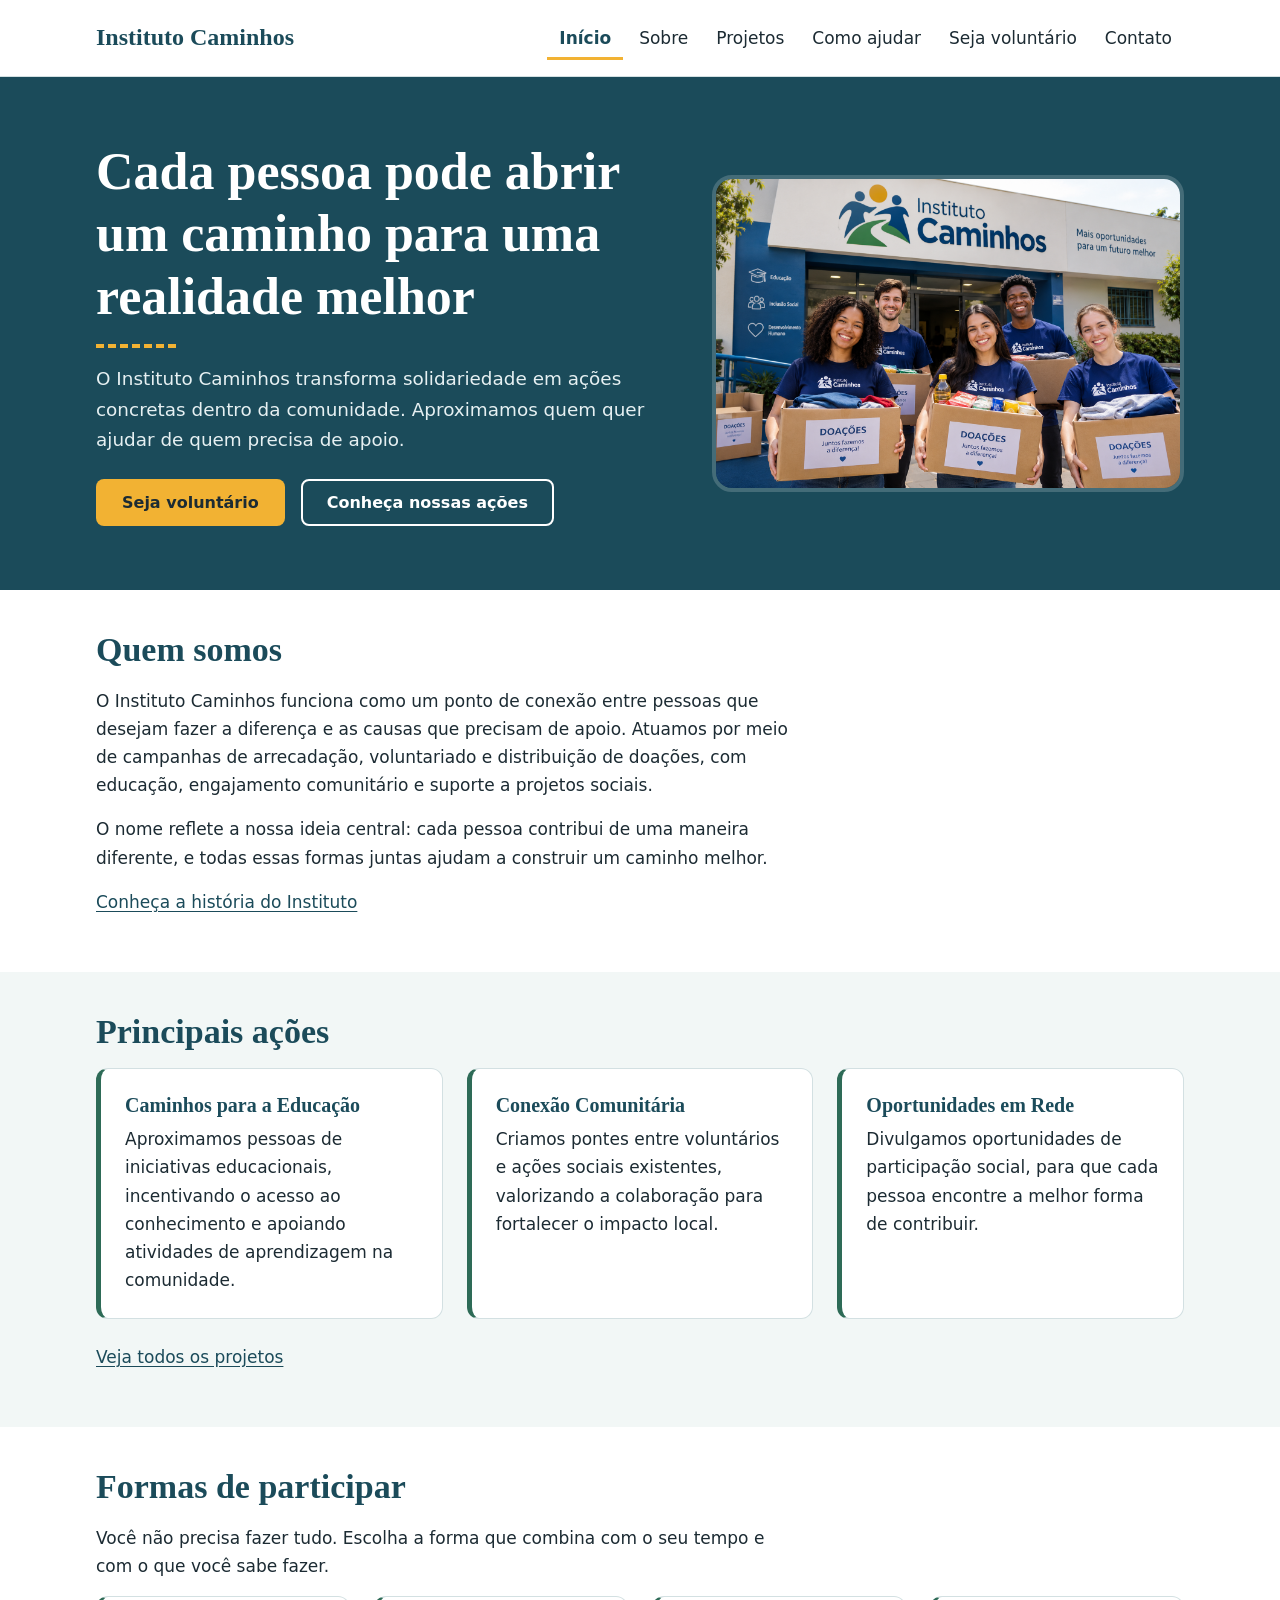
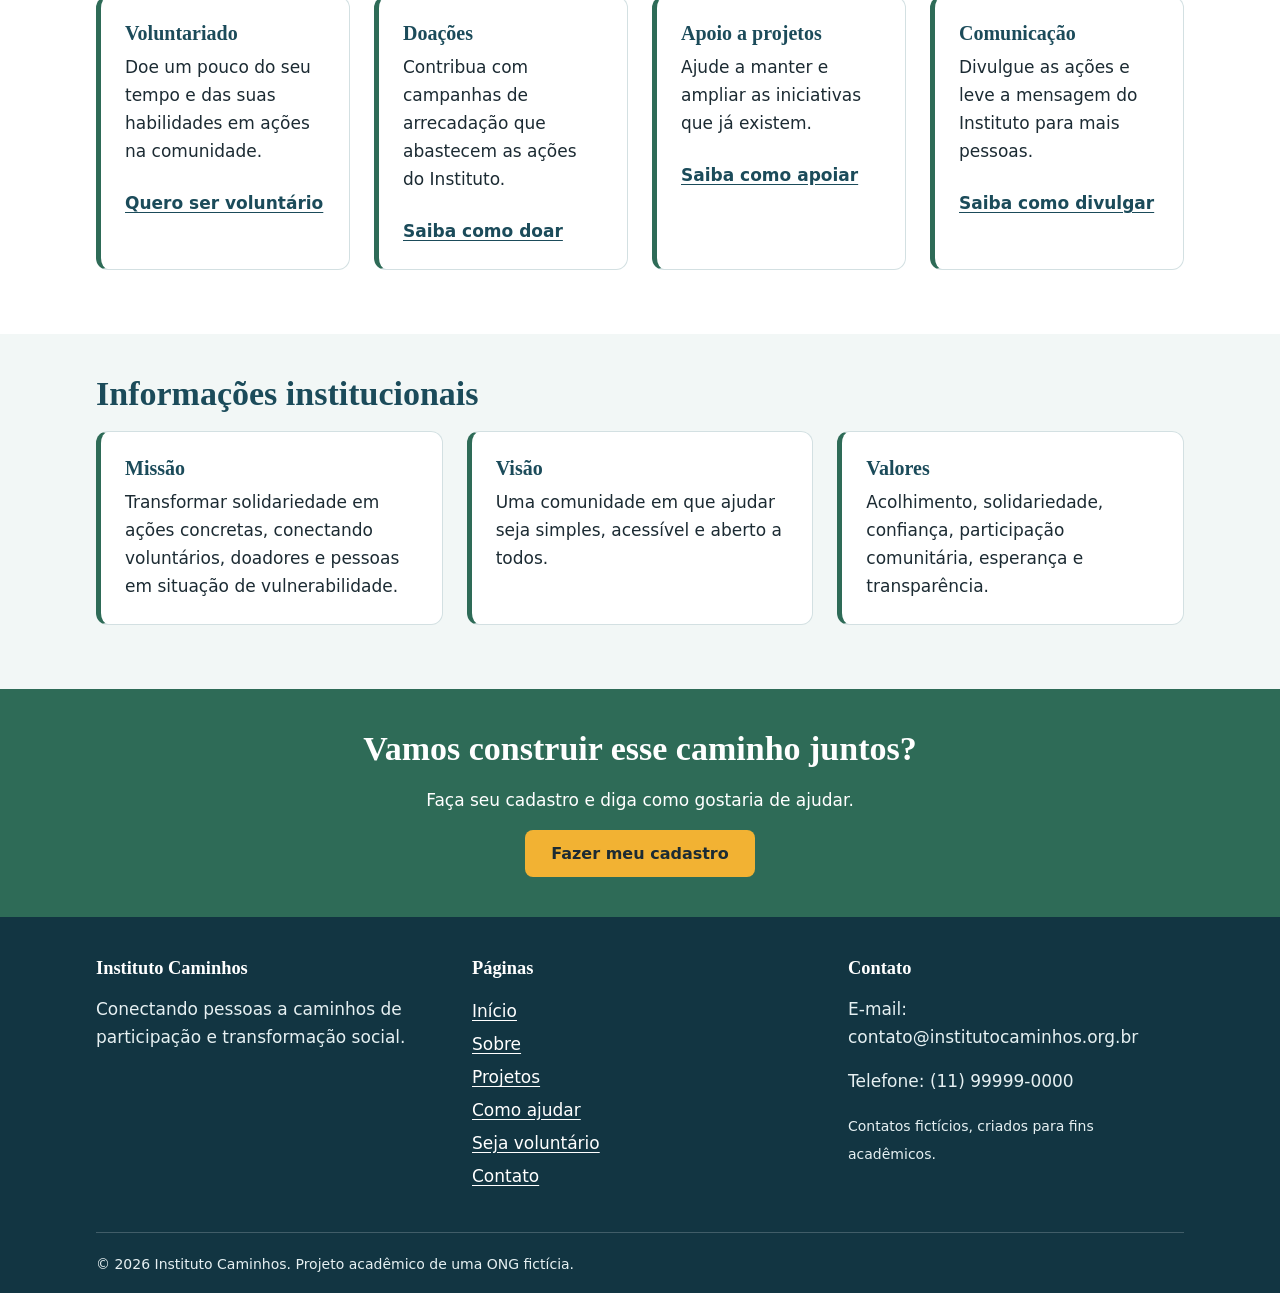
==== index.html @ 5f034713 "Etapas 1 a 4: site completo do Instituto Caminhos" ====
<!DOCTYPE html>
<html lang="pt-BR">
<head>
  <meta charset="UTF-8">
  <meta name="viewport" content="width=device-width, initial-scale=1.0">
  <meta name="description" content="Instituto Caminhos: uma ONG fictícia que transforma solidariedade em ações concretas, conectando voluntários, doadores e comunidades.">
  <title>Instituto Caminhos | Solidariedade em ação</title>
  <link rel="icon" href="data:,">
  <link rel="stylesheet" href="css/style.css">
  <script src="js/script.js" defer></script>
</head>
<body>
  <a class="skip-link" href="#conteudo">Ir para o conteúdo principal</a>

  <header class="site-header">
    <div class="container header-inner">
      <a class="brand" href="index.html">Instituto Caminhos</a>
      <button type="button" class="nav-toggle" aria-expanded="false" aria-controls="menu-principal">Menu</button>
      <nav aria-label="Navegação principal">
        <ul class="nav-list" id="menu-principal">
          <li><a href="index.html" aria-current="page">Início</a></li>
          <li><a href="sobre.html">Sobre</a></li>
          <li><a href="projetos.html">Projetos</a></li>
          <li><a href="como-ajudar.html">Como ajudar</a></li>
          <li><a href="cadastro.html">Seja voluntário</a></li>
          <li><a href="contato.html">Contato</a></li>
        </ul>
      </nav>
    </div>
  </header>

  <main id="conteudo">

    <section class="hero" aria-labelledby="titulo-hero">
      <div class="container hero-inner">
        <div class="hero-texto">
          <h1 id="titulo-hero">Cada pessoa pode abrir um caminho para uma realidade melhor</h1>
          <p>O Instituto Caminhos transforma solidariedade em ações concretas dentro da comunidade. Aproximamos quem quer ajudar de quem precisa de apoio.</p>
          <div class="botoes">
            <a class="btn btn-primario" href="cadastro.html">Seja voluntário</a>
            <a class="btn btn-secundario" href="projetos.html">Conheça nossas ações</a>
          </div>
        </div>
        <figure class="hero-imagem">
          <img src="img/fachada-instituto.png" alt="Fachada do prédio do Instituto Caminhos com voluntários sorrindo e segurando caixas de doações">
        </figure>
      </div>
    </section>

    <section class="secao" aria-labelledby="titulo-quem-somos">
      <div class="container">
        <h2 id="titulo-quem-somos">Quem somos</h2>
        <p>O Instituto Caminhos funciona como um ponto de conexão entre pessoas que desejam fazer a diferença e as causas que precisam de apoio. Atuamos por meio de campanhas de arrecadação, voluntariado e distribuição de doações, com educação, engajamento comunitário e suporte a projetos sociais.</p>
        <p>O nome reflete a nossa ideia central: cada pessoa contribui de uma maneira diferente, e todas essas formas juntas ajudam a construir um caminho melhor.</p>
        <p><a href="sobre.html">Conheça a história do Instituto</a></p>
      </div>
    </section>

    <section class="secao secao-destaque" aria-labelledby="titulo-acoes">
      <div class="container">
        <h2 id="titulo-acoes">Principais ações</h2>
        <div class="grade">
          <article class="cartao">
            <h3>Caminhos para a Educação</h3>
            <p>Aproximamos pessoas de iniciativas educacionais, incentivando o acesso ao conhecimento e apoiando atividades de aprendizagem na comunidade.</p>
          </article>
          <article class="cartao">
            <h3>Conexão Comunitária</h3>
            <p>Criamos pontes entre voluntários e ações sociais existentes, valorizando a colaboração para fortalecer o impacto local.</p>
          </article>
          <article class="cartao">
            <h3>Oportunidades em Rede</h3>
            <p>Divulgamos oportunidades de participação social, para que cada pessoa encontre a melhor forma de contribuir.</p>
          </article>
        </div>
        <p><a href="projetos.html">Veja todos os projetos</a></p>
      </div>
    </section>

    <section class="secao" aria-labelledby="titulo-participar">
      <div class="container">
        <h2 id="titulo-participar">Formas de participar</h2>
        <p>Você não precisa fazer tudo. Escolha a forma que combina com o seu tempo e com o que você sabe fazer.</p>
        <div class="grade grade-4">
          <article class="cartao">
            <h3>Voluntariado</h3>
            <p>Doe um pouco do seu tempo e das suas habilidades em ações na comunidade.</p>
            <a href="cadastro.html">Quero ser voluntário</a>
          </article>
          <article class="cartao">
            <h3>Doações</h3>
            <p>Contribua com campanhas de arrecadação que abastecem as ações do Instituto.</p>
            <a href="como-ajudar.html#doacoes">Saiba como doar</a>
          </article>
          <article class="cartao">
            <h3>Apoio a projetos</h3>
            <p>Ajude a manter e ampliar as iniciativas que já existem.</p>
            <a href="como-ajudar.html#apoio">Saiba como apoiar</a>
          </article>
          <article class="cartao">
            <h3>Comunicação</h3>
            <p>Divulgue as ações e leve a mensagem do Instituto para mais pessoas.</p>
            <a href="como-ajudar.html#divulgacao">Saiba como divulgar</a>
          </article>
        </div>
      </div>
    </section>

    <section class="secao secao-destaque" aria-labelledby="titulo-institucional">
      <div class="container">
        <h2 id="titulo-institucional">Informações institucionais</h2>
        <div class="grade">
          <article class="cartao">
            <h3>Missão</h3>
            <p>Transformar solidariedade em ações concretas, conectando voluntários, doadores e pessoas em situação de vulnerabilidade.</p>
          </article>
          <article class="cartao">
            <h3>Visão</h3>
            <p>Uma comunidade em que ajudar seja simples, acessível e aberto a todos.</p>
          </article>
          <article class="cartao">
            <h3>Valores</h3>
            <p>Acolhimento, solidariedade, confiança, participação comunitária, esperança e transparência.</p>
          </article>
        </div>
      </div>
    </section>

    <section class="secao chamada-final" aria-labelledby="titulo-chamada">
      <div class="container">
        <h2 id="titulo-chamada">Vamos construir esse caminho juntos?</h2>
        <p>Faça seu cadastro e diga como gostaria de ajudar.</p>
        <a class="btn btn-primario" href="cadastro.html">Fazer meu cadastro</a>
      </div>
    </section>

  </main>

  <footer class="site-footer">
    <div class="container footer-grid">
      <section aria-labelledby="rodape-instituto">
        <h2 id="rodape-instituto">Instituto Caminhos</h2>
        <p>Conectando pessoas a caminhos de participação e transformação social.</p>
      </section>
      <nav aria-label="Navegação do rodapé">
        <h2>Páginas</h2>
        <ul>
          <li><a href="index.html">Início</a></li>
          <li><a href="sobre.html">Sobre</a></li>
          <li><a href="projetos.html">Projetos</a></li>
          <li><a href="como-ajudar.html">Como ajudar</a></li>
          <li><a href="cadastro.html">Seja voluntário</a></li>
          <li><a href="contato.html">Contato</a></li>
        </ul>
      </nav>
      <section aria-labelledby="rodape-contato">
        <h2 id="rodape-contato">Contato</h2>
        <p>E-mail: contato@institutocaminhos.org.br</p>
        <p>Telefone: (11) 99999-0000</p>
        <p><small>Contatos fictícios, criados para fins acadêmicos.</small></p>
      </section>
    </div>
    <div class="container footer-base">
      <p><small>&copy; 2026 Instituto Caminhos. Projeto acadêmico de uma ONG fictícia.</small></p>
    </div>
  </footer>
</body>
</html>
---- css/style.css ----
/* ==========================================================
   INSTITUTO CAMINHOS - FOLHA DE ESTILOS (Etapa 2: CSS3)

   Como este arquivo está organizado:
   1. Variáveis (cores, fontes, espaçamentos)
   2. Base (reset e tipografia)
   3. Acessibilidade (skip-link, foco, sr-only)
   4. Layout (container, grade)
   5. Cabeçalho e navegação
   6. Seções da página (hero, cabeçalho de página, seções)
   7. Componentes (botões, cartões, detalhes, contato)
   8. Formulário
   9. Rodapé
   10. Responsividade (media queries)
   11. Preferência por menos movimento
   12. Componentes da Etapa 3 (usados pelo JavaScript)
   ========================================================== */


/* ==========================================================
   1. VARIÁVEIS
   Variáveis CSS (custom properties) guardam valores que se
   repetem. Se quiser mudar uma cor do site inteiro, basta
   alterar aqui.
   ========================================================== */
:root {
  /* Cores: petróleo transmite confiança, verde transmite
     acolhimento e âmbar lembra a esperança (luz do sol). */
  --petroleo: #1b4b5a;
  --petroleo-escuro: #123542;
  --verde: #2e6b57;
  --ambar: #f2b233;
  --ambar-escuro: #dd9b16;
  --fundo: #ffffff;
  --fundo-suave: #f2f7f6;
  --texto: #1c2b33;
  --texto-suave: #4a5b63;
  --borda: #d3e0e2;
  --borda-forte: #6f868d;
  --texto-claro: #e6f0f2;

  /* Fontes: só fontes do sistema, sem depender da internet. */
  --fonte-titulo: Georgia, "Times New Roman", serif;
  --fonte-texto: system-ui, -apple-system, "Segoe UI", Roboto, Arial, sans-serif;

  /* Espaçamentos */
  --espaco-1: 0.5rem;
  --espaco-2: 1rem;
  --espaco-3: 1.5rem;
  --espaco-4: 2.5rem;
  --espaco-5: 4rem;

  /* Bordas e sombras */
  --raio: 0.75rem;
  --raio-pequeno: 0.5rem;
  --sombra: 0 6px 18px rgba(18, 53, 66, 0.14);

  /* Largura máxima do conteúdo e transição padrão */
  --largura: 68rem;
  --transicao: 0.2s ease;
}


/* ==========================================================
   2. BASE
   ========================================================== */
*,
*::before,
*::after {
  box-sizing: border-box; /* padding e borda entram na largura do elemento */
}

html {
  scroll-behavior: smooth;
}

body {
  margin: 0;
  min-height: 100vh;
  display: flex;
  flex-direction: column; /* mantém o rodapé embaixo em páginas curtas */
  font-family: var(--fonte-texto);
  font-size: 1.0625rem;
  line-height: 1.65;
  color: var(--texto);
  background: var(--fundo);
}

main {
  flex: 1;
}

img {
  display: block;
  max-width: 100%;
  height: auto;
}

h1,
h2,
h3 {
  font-family: var(--fonte-titulo);
  line-height: 1.2;
  color: var(--petroleo);
  margin: 0 0 var(--espaco-2);
}

h1 {
  font-size: clamp(2rem, 1.2rem + 3vw, 3.25rem);
}

h2 {
  font-size: clamp(1.5rem, 1.1rem + 1.5vw, 2.125rem);
}

h3 {
  font-size: 1.25rem;
}

p {
  margin: 0 0 var(--espaco-2);
  max-width: 65ch; /* linhas de texto confortáveis de ler */
}

a {
  color: var(--petroleo);
  text-underline-offset: 0.2em;
  transition: color var(--transicao);
}

a:hover {
  color: var(--verde);
}

ul {
  margin: 0 0 var(--espaco-2);
  padding-left: 1.25rem;
}

small {
  font-size: 0.875rem;
  color: var(--texto-suave);
}


/* ==========================================================
   3. ACESSIBILIDADE
   ========================================================== */

/* Link "Ir para o conteúdo": fica escondido até receber o foco
   do teclado (tecla Tab). */
.skip-link {
  position: absolute;
  left: var(--espaco-1);
  top: -4rem;
  z-index: 10;
  padding: 0.6rem 1rem;
  background: var(--petroleo-escuro);
  color: #ffffff;
  border-radius: var(--raio-pequeno);
}

.skip-link:focus {
  top: var(--espaco-1);
}

/* Texto visível só para leitores de tela */
.sr-only {
  position: absolute;
  width: 1px;
  height: 1px;
  padding: 0;
  margin: -1px;
  overflow: hidden;
  clip: rect(0, 0, 0, 0);
  white-space: nowrap;
  border: 0;
}

/* Foco visível para quem navega pelo teclado */
:focus-visible {
  outline: 3px solid var(--petroleo);
  outline-offset: 3px;
}

/* Em fundos escuros, o contorno de foco muda para âmbar */
.hero :focus-visible,
.cabecalho-pagina :focus-visible,
.chamada-final :focus-visible,
.site-footer :focus-visible {
  outline-color: var(--ambar);
}


/* ==========================================================
   4. LAYOUT
   ========================================================== */
.container {
  width: min(100% - 2rem, var(--largura));
  margin-inline: auto;
}

/* Versão mais estreita, usada no formulário */
.container-estreito {
  width: min(100% - 2rem, 40rem);
}

/* Grade responsiva com CSS Grid: as colunas se ajustam sozinhas
   conforme o espaço disponível. */
.grade {
  display: grid;
  grid-template-columns: repeat(auto-fit, minmax(16rem, 1fr));
  gap: var(--espaco-3);
  margin-bottom: var(--espaco-3);
}

.grade-4 {
  grid-template-columns: repeat(auto-fit, minmax(13rem, 1fr));
}


/* ==========================================================
   5. CABEÇALHO E NAVEGAÇÃO
   ========================================================== */
.site-header {
  background: var(--fundo);
  border-bottom: 1px solid var(--borda);
}

.header-inner {
  display: flex;               /* Flexbox: marca à esquerda, menu à direita */
  flex-wrap: wrap;
  align-items: center;
  justify-content: space-between;
  gap: var(--espaco-1) var(--espaco-3);
  padding-block: var(--espaco-2);
}

.brand {
  font-family: var(--fonte-titulo);
  font-size: 1.5rem;
  font-weight: 700;
  color: var(--petroleo);
  text-decoration: none;
}

.nav-list {
  display: flex;
  flex-wrap: wrap;
  gap: 0.25rem;
  margin: 0;
  padding: 0;
  list-style: none;
}

.nav-list a {
  display: block;
  padding: 0.5rem 0.75rem;
  border-radius: var(--raio-pequeno);
  color: var(--texto);
  text-decoration: none;
  transition: background-color var(--transicao), color var(--transicao);
}

.nav-list a:hover {
  background: var(--fundo-suave);
  color: var(--petroleo);
}

/* Página atual: marcada com uma linha âmbar embaixo */
.nav-list a[aria-current="page"] {
  font-weight: 700;
  color: var(--petroleo);
  box-shadow: inset 0 -3px 0 var(--ambar);
  border-radius: 0;
}


/* ==========================================================
   6. SEÇÕES DA PÁGINA
   ========================================================== */

/* --- Hero (seção principal da página inicial) --- */
.hero {
  background: var(--petroleo);
  color: var(--texto-claro);
  padding-block: var(--espaco-5);
}

.hero-inner {
  display: grid;
  grid-template-columns: 1.1fr 0.9fr;
  gap: var(--espaco-4);
  align-items: center;
}

.hero h1 {
  color: #ffffff;
}

/* Detalhe da identidade: uma linha tracejada, como um "caminho" */
.hero h1::after,
.cabecalho-pagina h1::after {
  content: "";
  display: block;
  width: 5rem;
  margin-top: var(--espaco-2);
  border-top: 4px dashed var(--ambar);
}

.hero p {
  font-size: 1.15rem;
}

.hero-imagem {
  margin: 0;
}

.hero-imagem img {
  width: 100%;
  max-height: 26rem;
  object-fit: cover;
  border-radius: 1.25rem;
  border: 4px solid rgba(255, 255, 255, 0.18);
}

.botoes {
  display: flex;
  flex-wrap: wrap;
  gap: var(--espaco-2);
  margin-top: var(--espaco-3);
}

/* --- Cabeçalho das páginas internas --- */
.cabecalho-pagina {
  background: var(--petroleo-escuro);
  color: var(--texto-claro);
  padding-block: var(--espaco-4);
}

.cabecalho-pagina h1 {
  color: #ffffff;
}

.cabecalho-pagina p {
  margin-bottom: 0;
  font-size: 1.125rem;
}

/* --- Seções comuns --- */
.secao {
  padding-block: var(--espaco-4);
}

.secao-destaque {
  background: var(--fundo-suave);
}

/* --- Chamada final para ação --- */
.chamada-final {
  background: var(--verde);
  color: #ffffff;
  text-align: center;
}

.chamada-final h2 {
  color: #ffffff;
}

.chamada-final p {
  margin-inline: auto;
  color: #ffffff;
}

.chamada-final a:not(.btn) {
  color: #ffffff;
}


/* ==========================================================
   7. COMPONENTES
   ========================================================== */

/* --- Botões --- */
.btn,
button {
  display: inline-block;
  padding: 0.75rem 1.5rem;
  border: 2px solid transparent;
  border-radius: var(--raio-pequeno);
  font-family: inherit;
  font-size: 1rem;
  font-weight: 700;
  line-height: 1.2;
  text-align: center;
  text-decoration: none;
  cursor: pointer;
  transition: background-color var(--transicao), color var(--transicao),
    border-color var(--transicao), transform var(--transicao);
}

.btn:active,
button:active {
  transform: translateY(1px);
}

.btn-primario,
button[type="submit"] {
  background: var(--ambar);
  color: var(--texto);
}

.btn-primario:hover,
button[type="submit"]:hover {
  background: var(--ambar-escuro);
  color: var(--texto);
}

/* Botão secundário: usado sobre fundo escuro (hero) */
.btn-secundario {
  border-color: #ffffff;
  color: #ffffff;
}

.btn-secundario:hover {
  background: #ffffff;
  color: var(--petroleo);
}

/* --- Cartões --- */
.cartao {
  background: var(--fundo);
  border: 1px solid var(--borda);
  border-left: 5px solid var(--verde);
  border-radius: var(--raio);
  padding: var(--espaco-3);
  transition: box-shadow var(--transicao), transform var(--transicao);
}

.cartao:hover {
  box-shadow: var(--sombra);
  transform: translateY(-3px);
}

.cartao h3 {
  margin-bottom: var(--espaco-1);
}

.cartao p:last-child,
.cartao ul:last-child {
  margin-bottom: 0;
}

.cartao > a {
  display: inline-block;
  margin-top: var(--espaco-1);
  font-weight: 600;
}

/* --- Perguntas frequentes (details/summary) --- */
details {
  background: var(--fundo);
  border: 1px solid var(--borda);
  border-radius: var(--raio-pequeno);
  padding: 0 var(--espaco-2);
  margin-bottom: var(--espaco-1);
}

summary {
  padding: var(--espaco-2) 0;
  font-weight: 600;
  color: var(--petroleo);
  cursor: pointer;
}

details[open] summary {
  border-bottom: 1px solid var(--borda);
  margin-bottom: var(--espaco-2);
}

/* --- Lista de contatos --- */
.lista-contato {
  list-style: none;
  padding: 0;
  max-width: 32rem;
  overflow-wrap: anywhere;
}

.lista-contato li {
  padding: 0.75rem 0;
  border-bottom: 1px solid var(--borda);
}


/* ==========================================================
   8. FORMULÁRIO
   ========================================================== */
fieldset {
  margin: 0 0 var(--espaco-3);
  padding: var(--espaco-3);
  border: 1px solid var(--borda);
  border-radius: var(--raio);
}

legend {
  padding-inline: var(--espaco-1);
  font-family: var(--fonte-titulo);
  font-size: 1.2rem;
  font-weight: 700;
  color: var(--petroleo);
}

.campo {
  margin-bottom: var(--espaco-3);
}

.campo:last-child {
  margin-bottom: 0;
}

label {
  display: block;
  margin-bottom: 0.35rem;
  font-weight: 600;
}

input,
select,
textarea {
  display: block;
  width: 100%;
  padding: 0.7rem 0.85rem;
  border: 2px solid var(--borda-forte);
  border-radius: var(--raio-pequeno);
  font-family: inherit;
  font-size: 1rem;
  color: var(--texto);
  background: var(--fundo);
  transition: border-color var(--transicao), box-shadow var(--transicao);
}

textarea {
  resize: vertical;
}

input:hover,
select:hover,
textarea:hover {
  border-color: var(--petroleo);
}

input:focus,
select:focus,
textarea:focus {
  border-color: var(--petroleo);
  outline: 3px solid var(--ambar);
  outline-offset: 1px;
}

.campo small {
  display: block;
  margin-top: 0.3rem;
}

/* Mensagem de feedback (será usada pelo JavaScript na Etapa 3).
   Enquanto estiver vazia, não ocupa espaço. */
#feedback-formulario:empty {
  display: none;
}


/* ==========================================================
   9. RODAPÉ
   ========================================================== */
.site-footer {
  background: var(--petroleo-escuro);
  color: var(--texto-claro);
  padding-top: var(--espaco-4);
  overflow-wrap: anywhere; /* permite quebrar o e-mail longo em telas estreitas */
}

.site-footer h2 {
  font-size: 1.15rem;
  color: #ffffff;
}

.site-footer small {
  color: var(--texto-claro);
}

.site-footer a {
  color: #ffffff;
}

.site-footer a:hover {
  color: var(--ambar);
}

.site-footer ul {
  margin: 0;
  padding: 0;
  list-style: none;
}

.site-footer li {
  padding-block: 0.15rem;
}

.footer-grid {
  display: grid;
  grid-template-columns: repeat(auto-fit, minmax(14rem, 1fr));
  gap: var(--espaco-4);
}

.footer-base {
  margin-top: var(--espaco-4);
  padding-block: var(--espaco-2);
  border-top: 1px solid rgba(255, 255, 255, 0.2);
}

.footer-base p {
  margin: 0;
  max-width: none;
}


/* ==========================================================
   10. RESPONSIVIDADE (media queries)
   Abordagem "desktop primeiro": os ajustes abaixo valem para
   telas menores que o valor indicado.
   ========================================================== */

/* Tablet e telas menores */
@media (max-width: 56rem) {
  .hero-inner {
    grid-template-columns: 1fr; /* texto em cima, imagem embaixo */
  }

  .hero {
    padding-block: var(--espaco-4);
  }
}

/* Celular */
@media (max-width: 40rem) {
  body {
    font-size: 1rem;
  }

  .header-inner {
    flex-direction: column;
    align-items: flex-start;
  }

  .nav-list a {
    padding: 0.45rem 0.6rem;
  }

  .secao {
    padding-block: var(--espaco-3);
  }

  .cabecalho-pagina {
    padding-block: var(--espaco-3);
  }

  fieldset {
    padding: var(--espaco-2);
  }

  .botoes .btn {
    flex: 1 1 100%; /* botões ocupam a largura toda */
  }

  .hero-imagem img {
    max-height: 18rem;
  }
}


/* ==========================================================
   11. PREFERÊNCIA POR MENOS MOVIMENTO
   Quem configura o sistema para reduzir animações não verá
   as transições nem a rolagem suave.
   ========================================================== */
@media (prefers-reduced-motion: reduce) {
  html {
    scroll-behavior: auto;
  }

  *,
  *::before,
  *::after {
    transition: none !important;
  }
}


/* ==========================================================
   12. COMPONENTES DA ETAPA 3 (usados pelo JavaScript)
   ========================================================== */

/* --- Botão do menu mobile ---
   Fica escondido por padrão. Só aparece no celular e somente
   quando o JavaScript está ativo (classe "js" no <html>). */
.nav-toggle {
  display: none;
  background: var(--fundo);
  border-color: var(--petroleo);
  color: var(--petroleo);
  padding: 0.5rem 1rem;
}

.nav-toggle:hover {
  background: var(--fundo-suave);
}

@media (max-width: 40rem) {
  .js .header-inner {
    flex-direction: row;
    align-items: center;
  }

  .js .nav-toggle {
    display: inline-block;
  }

  .js .header-inner nav {
    flex-basis: 100%;
  }

  /* Menu fechado por padrão; a classe "aberto" é colocada pelo JS */
  .js .nav-list {
    display: none;
    flex-direction: column;
  }

  .js .nav-list.aberto {
    display: flex;
  }
}

/* --- Mensagens de erro do formulário --- */
.campo .erro {
  color: #a4161a;
  font-weight: 600;
}

.campo-invalido input,
.campo-invalido select,
.campo-invalido textarea {
  border-color: #a4161a;
}

/* --- Feedback geral do formulário --- */
.feedback {
  padding: var(--espaco-2);
  margin-bottom: var(--espaco-3);
  border-radius: var(--raio-pequeno);
  border-left: 5px solid;
  font-weight: 600;
  max-width: none;
}

.feedback-sucesso {
  background: #e4f3ec;
  border-color: var(--verde);
  color: #17402f;
}

.feedback-erro {
  background: #fdeaea;
  border-color: #a4161a;
  color: #6e0d10;
}

/* --- Filtro de projetos --- */
.filtros {
  display: flex;
  flex-wrap: wrap;
  gap: var(--espaco-1);
  margin-bottom: var(--espaco-2);
}

.filtros:empty,
.status-filtro:empty {
  display: none;
}

.filtro-btn {
  padding: 0.5rem 1.1rem;
  border-color: var(--petroleo);
  border-radius: 999px;
  background: var(--fundo);
  color: var(--petroleo);
}

.filtro-btn:hover {
  background: var(--fundo-suave);
}

.filtro-btn[aria-pressed="true"] {
  background: var(--petroleo);
  color: #ffffff;
}

.status-filtro {
  color: var(--texto-suave);
  font-size: 0.95rem;
}

.projeto[hidden] {
  display: none;
}
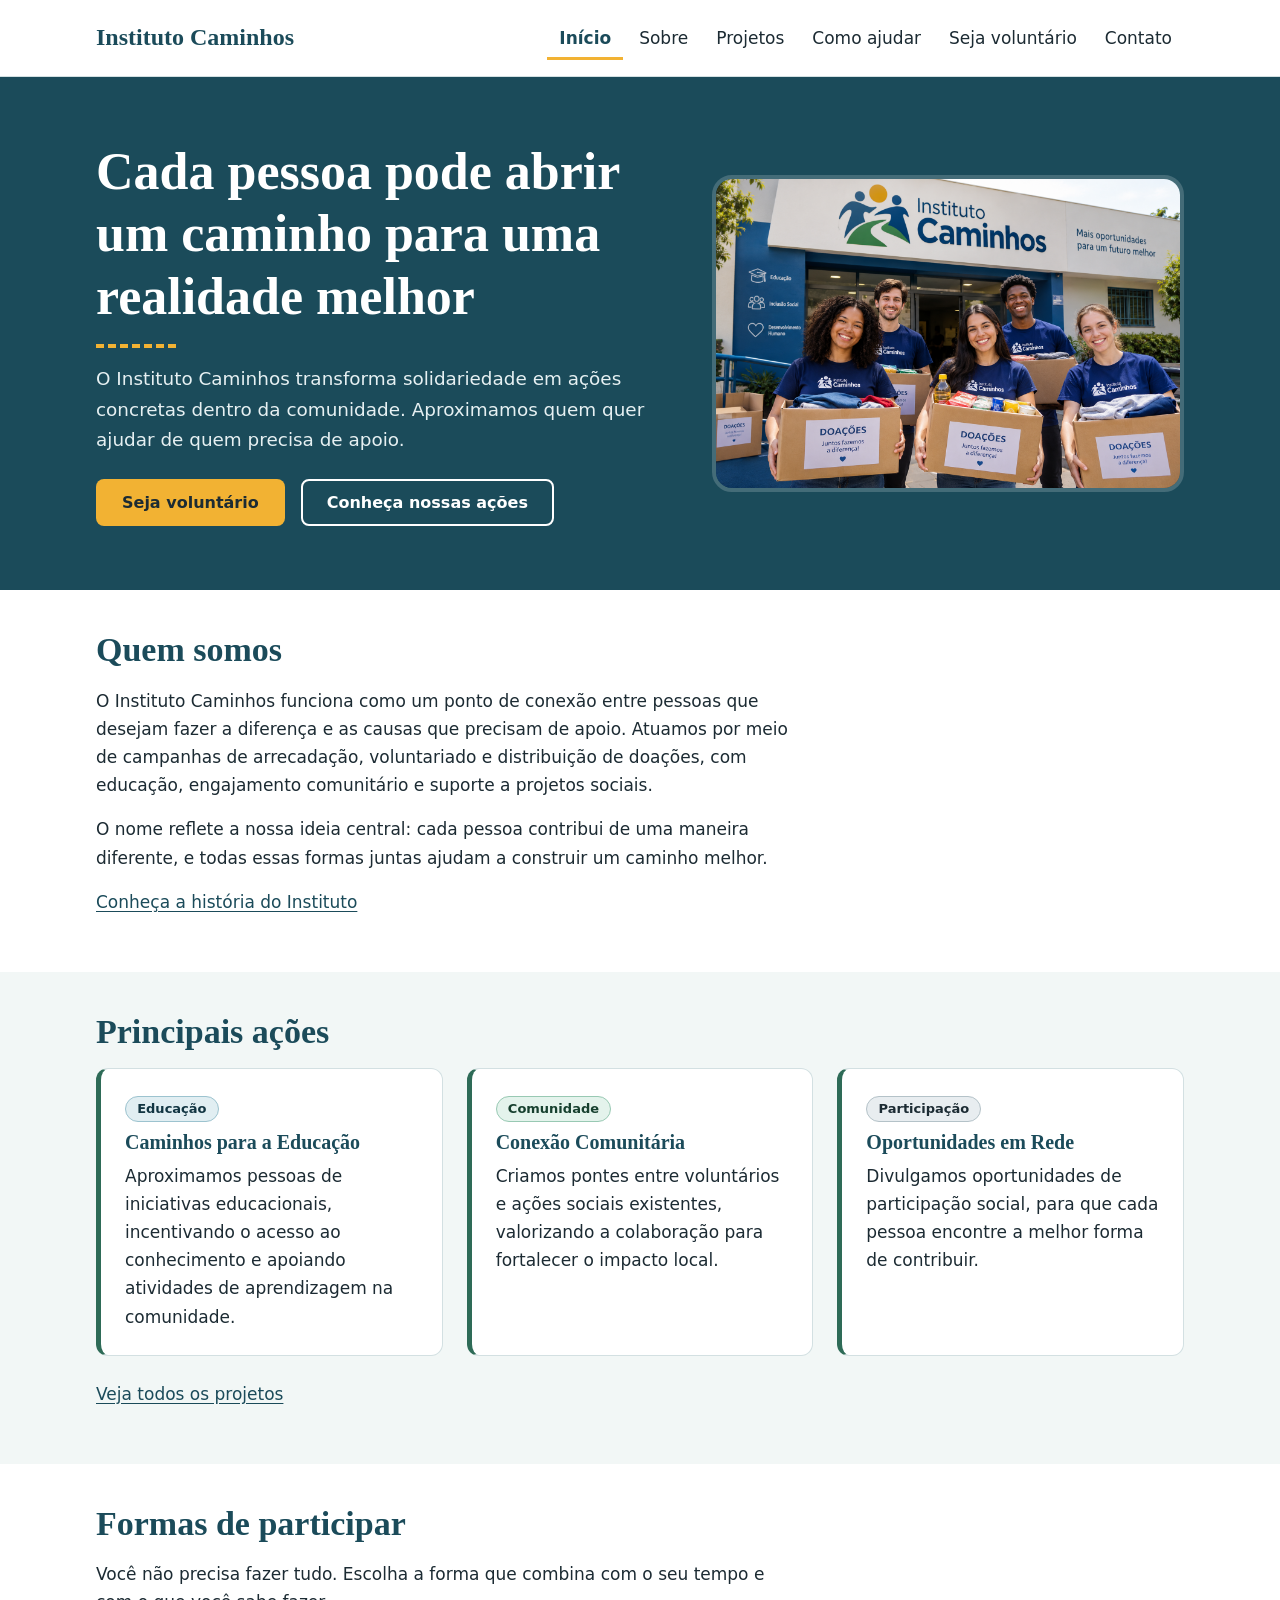
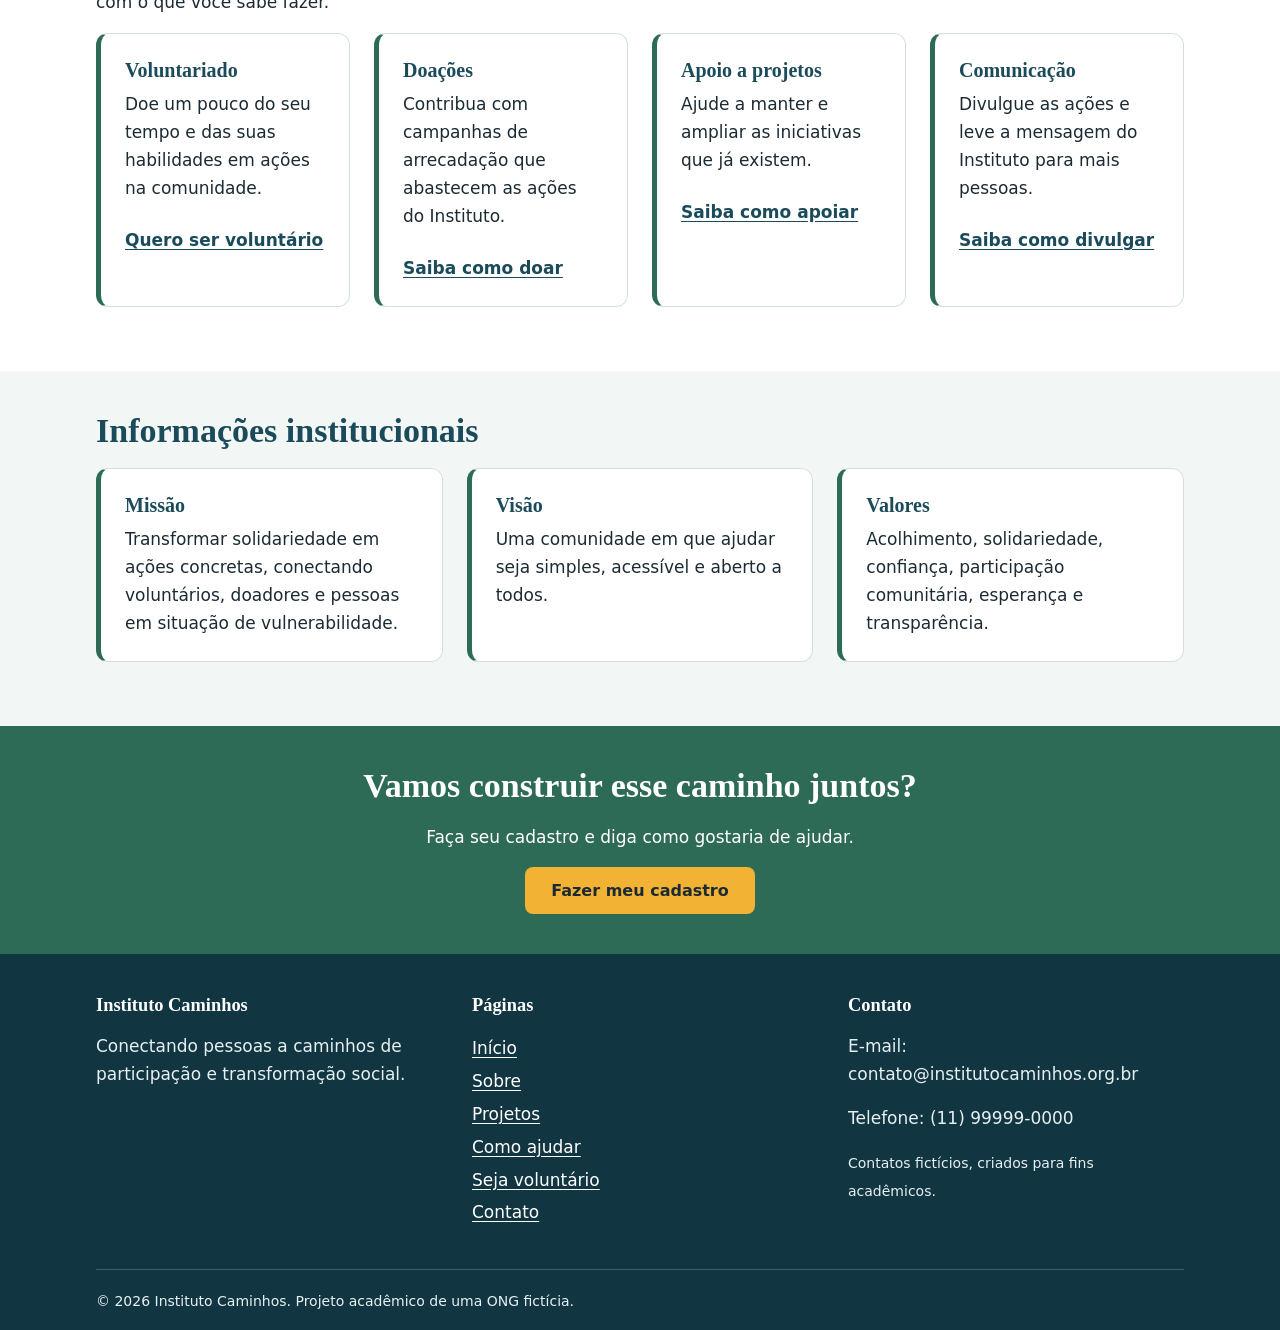
==== commit 5c946fda: "Adiciona componentes de feedback: badges, alertas, toast e modal" ====
--- a/index.html
+++ b/index.html
@@ -61,14 +61,17 @@
         <h2 id="titulo-acoes">Principais ações</h2>
         <div class="grade">
           <article class="cartao">
+            <span class="badge badge-educacao">Educação</span>
             <h3>Caminhos para a Educação</h3>
             <p>Aproximamos pessoas de iniciativas educacionais, incentivando o acesso ao conhecimento e apoiando atividades de aprendizagem na comunidade.</p>
           </article>
           <article class="cartao">
+            <span class="badge badge-comunidade">Comunidade</span>
             <h3>Conexão Comunitária</h3>
             <p>Criamos pontes entre voluntários e ações sociais existentes, valorizando a colaboração para fortalecer o impacto local.</p>
           </article>
           <article class="cartao">
+            <span class="badge badge-participacao">Participação</span>
             <h3>Oportunidades em Rede</h3>
             <p>Divulgamos oportunidades de participação social, para que cada pessoa encontre a melhor forma de contribuir.</p>
           </article>
@@ -165,4 +168,4 @@
     </div>
   </footer>
 </body>
-</html>
+</html>
--- a/css/style.css
+++ b/css/style.css
@@ -14,6 +14,7 @@
    10. Responsividade (media queries)
    11. Preferência por menos movimento
    12. Componentes da Etapa 3 (usados pelo JavaScript)
+   13. Componentes de feedback: badges, alertas, toast e modal
    ========================================================== */
 
 
@@ -752,28 +753,6 @@
   border-color: #a4161a;
 }
 
-/* --- Feedback geral do formulário --- */
-.feedback {
-  padding: var(--espaco-2);
-  margin-bottom: var(--espaco-3);
-  border-radius: var(--raio-pequeno);
-  border-left: 5px solid;
-  font-weight: 600;
-  max-width: none;
-}
-
-.feedback-sucesso {
-  background: #e4f3ec;
-  border-color: var(--verde);
-  color: #17402f;
-}
-
-.feedback-erro {
-  background: #fdeaea;
-  border-color: #a4161a;
-  color: #6e0d10;
-}
-
 /* --- Filtro de projetos --- */
 .filtros {
   display: flex;
@@ -812,3 +791,199 @@
 .projeto[hidden] {
   display: none;
 }
+
+
+/* ==========================================================
+   13. COMPONENTES DE FEEDBACK
+   Grupo de estilos reutilizável, na paleta do Instituto.
+   Como usar (resumo, detalhes no README):
+   - Badge:  <span class="badge badge-educacao">Educação</span>
+   - Alerta: <div class="alerta alerta-info" role="note">...</div>
+             variações: alerta-info, alerta-sucesso, alerta-aviso, alerta-erro
+   - Toast:  criado pelo JavaScript com mostrarToast(texto, tipo)
+   - Modal:  <dialog> aberto com showModal()
+   ========================================================== */
+
+/* --- Badges (etiquetas de categoria) --- */
+.badge {
+  display: inline-block;
+  margin-bottom: var(--espaco-1);
+  padding: 0.15rem 0.7rem;
+  border: 1px solid;
+  border-radius: 999px;
+  font-size: 0.8125rem;
+  font-weight: 700;
+  line-height: 1.5;
+}
+
+.badge-educacao {
+  background: #e1eef2;
+  border-color: #9cc3cf;
+  color: var(--petroleo-escuro);
+}
+
+.badge-comunidade {
+  background: #e4f3ec;
+  border-color: #98c9b3;
+  color: #17402f;
+}
+
+.badge-participacao {
+  background: #e8edf0;
+  border-color: #b4c2c8;
+  color: var(--texto);
+}
+
+.badge-doacoes {
+  background: #fdf1d3;
+  border-color: #e3c273;
+  color: #5c3d00;
+}
+
+/* --- Alertas (caixas de aviso) --- */
+.alerta {
+  margin: 0 0 var(--espaco-3);
+  padding: var(--espaco-2);
+  border-left: 5px solid;
+  border-radius: var(--raio-pequeno);
+  max-width: none;
+}
+
+.alerta p {
+  margin: 0;
+  max-width: none;
+}
+
+.alerta-info {
+  background: #e6f1f4;
+  border-color: var(--petroleo);
+  color: var(--petroleo-escuro);
+}
+
+.alerta-sucesso {
+  background: #e4f3ec;
+  border-color: var(--verde);
+  color: #17402f;
+}
+
+.alerta-aviso {
+  background: #fdf3d9;
+  border-color: var(--ambar-escuro);
+  color: #5c3d00;
+}
+
+.alerta-erro {
+  background: #fdeaea;
+  border-color: #a4161a;
+  color: #6e0d10;
+}
+
+/* --- Toast (notificação que aparece e some sozinha) --- */
+.toast-area {
+  position: fixed;
+  right: var(--espaco-2);
+  bottom: var(--espaco-2);
+  z-index: 20;
+  display: flex;
+  flex-direction: column;
+  gap: var(--espaco-1);
+  width: min(22rem, calc(100vw - 2rem));
+}
+
+.toast {
+  display: flex;
+  align-items: flex-start;
+  gap: var(--espaco-1);
+  padding: 0.85rem 1rem;
+  border: 1px solid var(--borda);
+  border-left: 5px solid var(--verde);
+  border-radius: var(--raio-pequeno);
+  background: #ffffff; /* fundo claro: aparece bem sobre a página e sobre o rodapé escuro */
+  color: var(--texto);
+  box-shadow: 0 8px 24px rgba(18, 53, 66, 0.3);
+  animation: toast-entrada 0.25s ease;
+}
+
+.toast-erro {
+  border-left-color: #a4161a;
+}
+
+.toast p {
+  flex: 1;
+  margin: 0;
+  font-size: 0.95rem;
+  line-height: 1.45;
+}
+
+.toast-fechar {
+  padding: 0 0.4rem;
+  border: 0;
+  background: transparent;
+  color: var(--petroleo);
+  font-size: 1.5rem;
+  line-height: 1;
+}
+
+.toast-fechar:hover {
+  background: var(--fundo-suave);
+}
+
+@keyframes toast-entrada {
+  from {
+    opacity: 0;
+    transform: translateY(0.75rem);
+  }
+  to {
+    opacity: 1;
+    transform: translateY(0);
+  }
+}
+
+/* --- Modal (elemento <dialog>) --- */
+dialog {
+  width: min(28rem, calc(100% - 2rem));
+  padding: var(--espaco-3);
+  border: 0;
+  border-radius: var(--raio);
+  background: var(--fundo);
+  color: var(--texto);
+  box-shadow: 0 12px 40px rgba(18, 53, 66, 0.35);
+}
+
+dialog::backdrop {
+  background: rgba(18, 53, 66, 0.65);
+}
+
+dialog h2 {
+  font-size: 1.5rem;
+}
+
+.modal-botoes {
+  display: flex;
+  flex-wrap: wrap;
+  justify-content: flex-end;
+  gap: var(--espaco-1);
+  margin-top: var(--espaco-3);
+}
+
+.btn-contorno {
+  border-color: var(--petroleo);
+  background: var(--fundo);
+  color: var(--petroleo);
+}
+
+.btn-contorno:hover {
+  background: var(--fundo-suave);
+}
+
+@media (max-width: 40rem) {
+  .modal-botoes button {
+    flex: 1 1 100%;
+  }
+}
+
+@media (prefers-reduced-motion: reduce) {
+  .toast {
+    animation: none;
+  }
+}
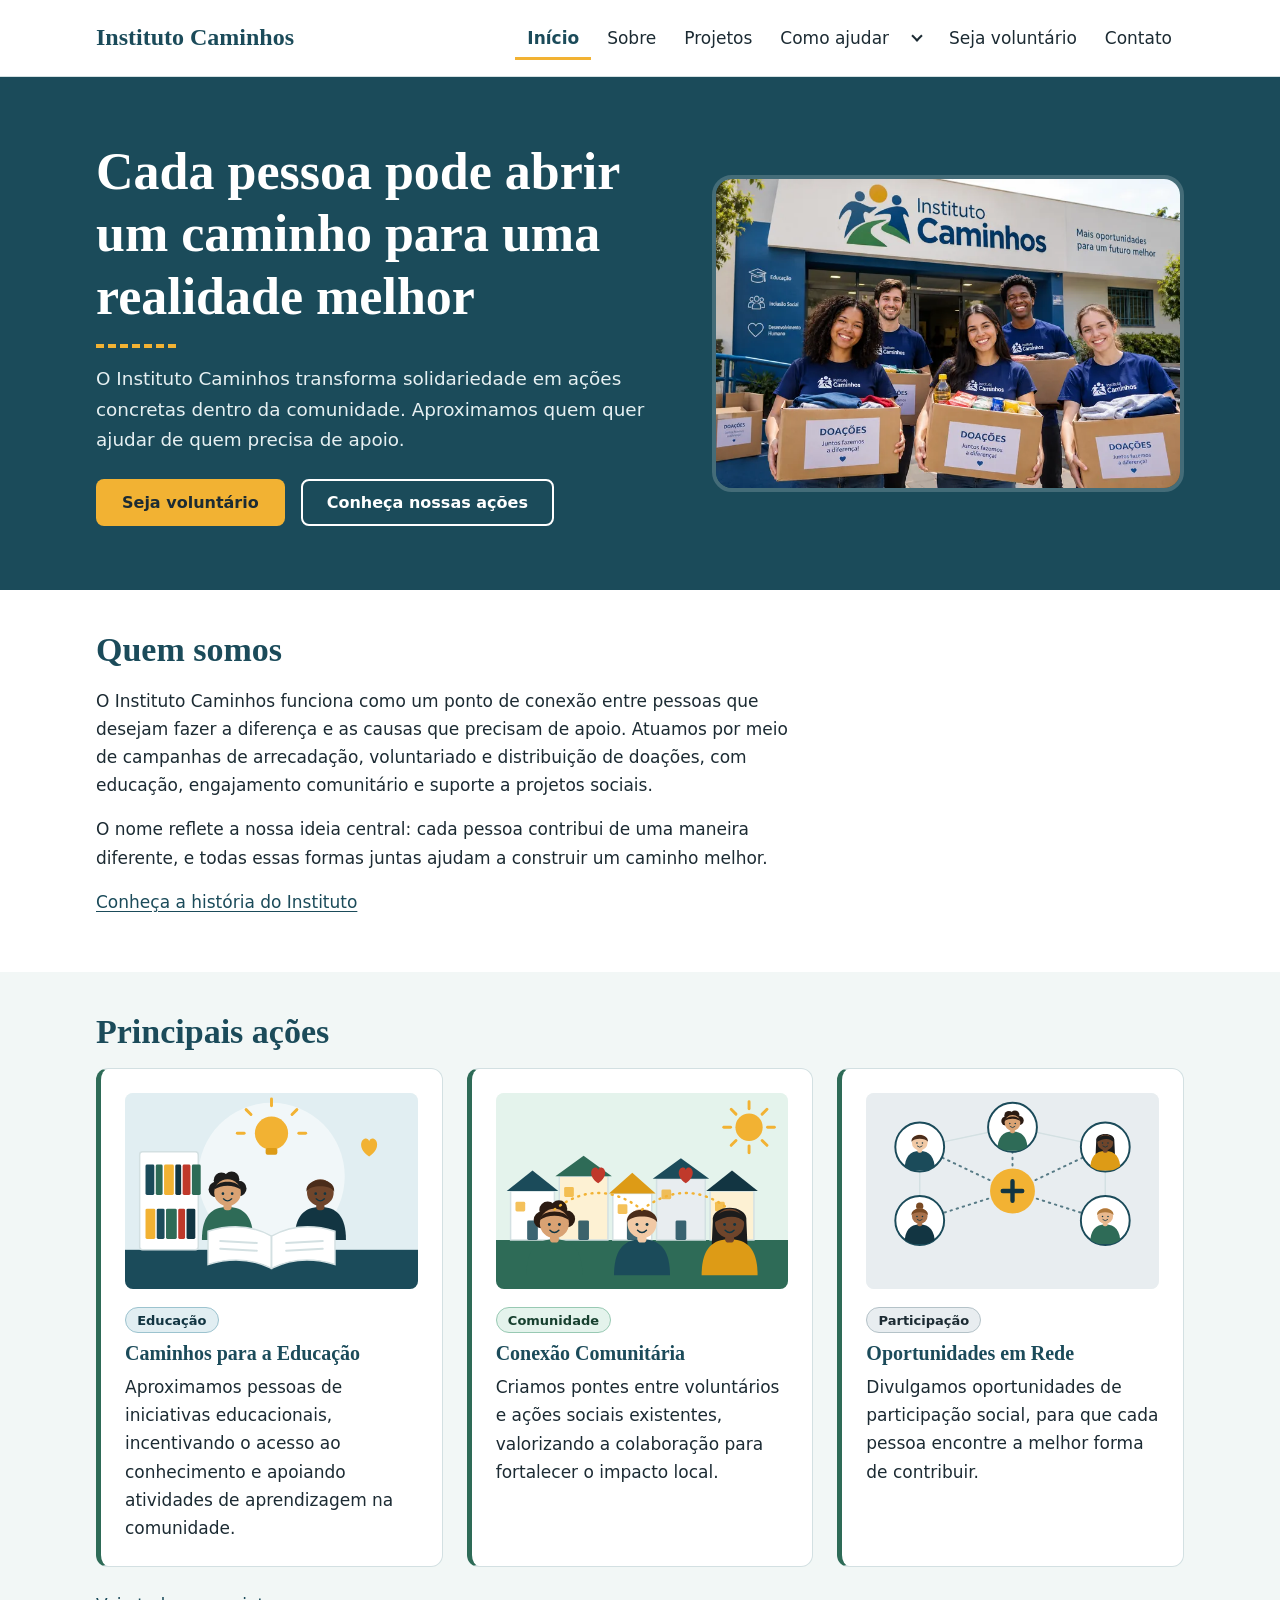
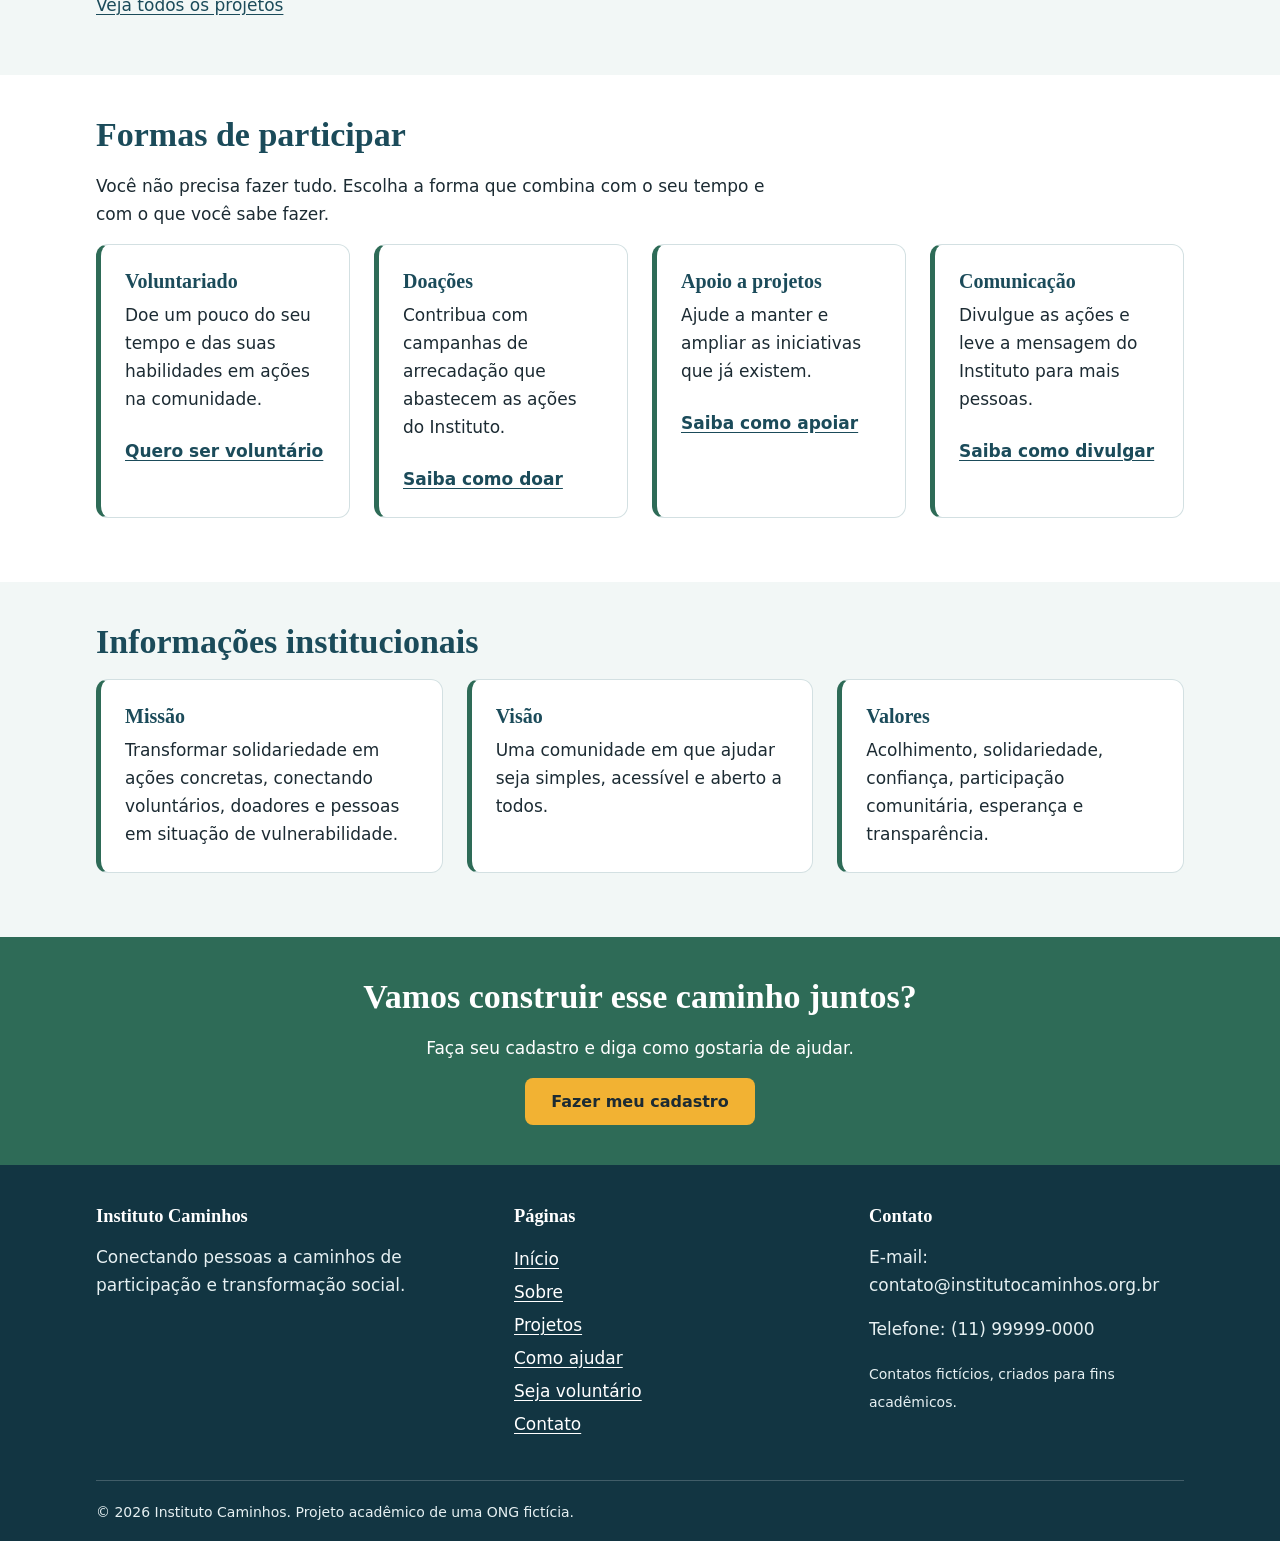
==== commit 6cce63fd: "Corrige caminhos da pasta html, adiciona entrada na raiz, ilustrações e validações" ====
--- a/index.html
+++ b/index.html
@@ -3,169 +3,27 @@
 <head>
   <meta charset="UTF-8">
   <meta name="viewport" content="width=device-width, initial-scale=1.0">
+  <title>Instituto Caminhos</title>
   <meta name="description" content="Instituto Caminhos: uma ONG fictícia que transforma solidariedade em ações concretas, conectando voluntários, doadores e comunidades.">
-  <title>Instituto Caminhos | Solidariedade em ação</title>
-  <link rel="icon" href="data:,">
-  <link rel="stylesheet" href="css/style.css">
-  <script src="js/script.js" defer></script>
+  <link rel="icon" type="image/svg+xml" href="img/ilustracoes/favicon.svg">
+
+  <!--
+    PÁGINA DE ENTRADA
+    O site fica em html/index.html. O GitHub Pages, porém, abre o
+    index.html da RAIZ quando alguém acessa o endereço do projeto.
+    Esta página só encaminha a pessoa para o site, mantendo a rota
+    pedida depois do "#" (ex.: index.html#/sobre -> html/index.html#/sobre).
+  -->
+  <script>
+    window.location.replace('html/index.html' + window.location.hash);
+  </script>
+  <!-- Se o JavaScript estiver desativado, o navegador encaminha sozinho -->
+  <meta http-equiv="refresh" content="0; url=html/index.html">
 </head>
 <body>
-  <a class="skip-link" href="#conteudo">Ir para o conteúdo principal</a>
-
-  <header class="site-header">
-    <div class="container header-inner">
-      <a class="brand" href="index.html">Instituto Caminhos</a>
-      <button type="button" class="nav-toggle" aria-expanded="false" aria-controls="menu-principal">Menu</button>
-      <nav aria-label="Navegação principal">
-        <ul class="nav-list" id="menu-principal">
-          <li><a href="index.html" aria-current="page">Início</a></li>
-          <li><a href="sobre.html">Sobre</a></li>
-          <li><a href="projetos.html">Projetos</a></li>
-          <li><a href="como-ajudar.html">Como ajudar</a></li>
-          <li><a href="cadastro.html">Seja voluntário</a></li>
-          <li><a href="contato.html">Contato</a></li>
-        </ul>
-      </nav>
-    </div>
-  </header>
-
-  <main id="conteudo">
-
-    <section class="hero" aria-labelledby="titulo-hero">
-      <div class="container hero-inner">
-        <div class="hero-texto">
-          <h1 id="titulo-hero">Cada pessoa pode abrir um caminho para uma realidade melhor</h1>
-          <p>O Instituto Caminhos transforma solidariedade em ações concretas dentro da comunidade. Aproximamos quem quer ajudar de quem precisa de apoio.</p>
-          <div class="botoes">
-            <a class="btn btn-primario" href="cadastro.html">Seja voluntário</a>
-            <a class="btn btn-secundario" href="projetos.html">Conheça nossas ações</a>
-          </div>
-        </div>
-        <figure class="hero-imagem">
-          <img src="img/fachada-instituto.png" alt="Fachada do prédio do Instituto Caminhos com voluntários sorrindo e segurando caixas de doações">
-        </figure>
-      </div>
-    </section>
-
-    <section class="secao" aria-labelledby="titulo-quem-somos">
-      <div class="container">
-        <h2 id="titulo-quem-somos">Quem somos</h2>
-        <p>O Instituto Caminhos funciona como um ponto de conexão entre pessoas que desejam fazer a diferença e as causas que precisam de apoio. Atuamos por meio de campanhas de arrecadação, voluntariado e distribuição de doações, com educação, engajamento comunitário e suporte a projetos sociais.</p>
-        <p>O nome reflete a nossa ideia central: cada pessoa contribui de uma maneira diferente, e todas essas formas juntas ajudam a construir um caminho melhor.</p>
-        <p><a href="sobre.html">Conheça a história do Instituto</a></p>
-      </div>
-    </section>
-
-    <section class="secao secao-destaque" aria-labelledby="titulo-acoes">
-      <div class="container">
-        <h2 id="titulo-acoes">Principais ações</h2>
-        <div class="grade">
-          <article class="cartao">
-            <span class="badge badge-educacao">Educação</span>
-            <h3>Caminhos para a Educação</h3>
-            <p>Aproximamos pessoas de iniciativas educacionais, incentivando o acesso ao conhecimento e apoiando atividades de aprendizagem na comunidade.</p>
-          </article>
-          <article class="cartao">
-            <span class="badge badge-comunidade">Comunidade</span>
-            <h3>Conexão Comunitária</h3>
-            <p>Criamos pontes entre voluntários e ações sociais existentes, valorizando a colaboração para fortalecer o impacto local.</p>
-          </article>
-          <article class="cartao">
-            <span class="badge badge-participacao">Participação</span>
-            <h3>Oportunidades em Rede</h3>
-            <p>Divulgamos oportunidades de participação social, para que cada pessoa encontre a melhor forma de contribuir.</p>
-          </article>
-        </div>
-        <p><a href="projetos.html">Veja todos os projetos</a></p>
-      </div>
-    </section>
-
-    <section class="secao" aria-labelledby="titulo-participar">
-      <div class="container">
-        <h2 id="titulo-participar">Formas de participar</h2>
-        <p>Você não precisa fazer tudo. Escolha a forma que combina com o seu tempo e com o que você sabe fazer.</p>
-        <div class="grade grade-4">
-          <article class="cartao">
-            <h3>Voluntariado</h3>
-            <p>Doe um pouco do seu tempo e das suas habilidades em ações na comunidade.</p>
-            <a href="cadastro.html">Quero ser voluntário</a>
-          </article>
-          <article class="cartao">
-            <h3>Doações</h3>
-            <p>Contribua com campanhas de arrecadação que abastecem as ações do Instituto.</p>
-            <a href="como-ajudar.html#doacoes">Saiba como doar</a>
-          </article>
-          <article class="cartao">
-            <h3>Apoio a projetos</h3>
-            <p>Ajude a manter e ampliar as iniciativas que já existem.</p>
-            <a href="como-ajudar.html#apoio">Saiba como apoiar</a>
-          </article>
-          <article class="cartao">
-            <h3>Comunicação</h3>
-            <p>Divulgue as ações e leve a mensagem do Instituto para mais pessoas.</p>
-            <a href="como-ajudar.html#divulgacao">Saiba como divulgar</a>
-          </article>
-        </div>
-      </div>
-    </section>
-
-    <section class="secao secao-destaque" aria-labelledby="titulo-institucional">
-      <div class="container">
-        <h2 id="titulo-institucional">Informações institucionais</h2>
-        <div class="grade">
-          <article class="cartao">
-            <h3>Missão</h3>
-            <p>Transformar solidariedade em ações concretas, conectando voluntários, doadores e pessoas em situação de vulnerabilidade.</p>
-          </article>
-          <article class="cartao">
-            <h3>Visão</h3>
-            <p>Uma comunidade em que ajudar seja simples, acessível e aberto a todos.</p>
-          </article>
-          <article class="cartao">
-            <h3>Valores</h3>
-            <p>Acolhimento, solidariedade, confiança, participação comunitária, esperança e transparência.</p>
-          </article>
-        </div>
-      </div>
-    </section>
-
-    <section class="secao chamada-final" aria-labelledby="titulo-chamada">
-      <div class="container">
-        <h2 id="titulo-chamada">Vamos construir esse caminho juntos?</h2>
-        <p>Faça seu cadastro e diga como gostaria de ajudar.</p>
-        <a class="btn btn-primario" href="cadastro.html">Fazer meu cadastro</a>
-      </div>
-    </section>
-
+  <main>
+    <h1>Instituto Caminhos</h1>
+    <p>Abrindo o site&hellip; Se nada acontecer, <a href="html/index.html">clique aqui para entrar</a>.</p>
   </main>
-
-  <footer class="site-footer">
-    <div class="container footer-grid">
-      <section aria-labelledby="rodape-instituto">
-        <h2 id="rodape-instituto">Instituto Caminhos</h2>
-        <p>Conectando pessoas a caminhos de participação e transformação social.</p>
-      </section>
-      <nav aria-label="Navegação do rodapé">
-        <h2>Páginas</h2>
-        <ul>
-          <li><a href="index.html">Início</a></li>
-          <li><a href="sobre.html">Sobre</a></li>
-          <li><a href="projetos.html">Projetos</a></li>
-          <li><a href="como-ajudar.html">Como ajudar</a></li>
-          <li><a href="cadastro.html">Seja voluntário</a></li>
-          <li><a href="contato.html">Contato</a></li>
-        </ul>
-      </nav>
-      <section aria-labelledby="rodape-contato">
-        <h2 id="rodape-contato">Contato</h2>
-        <p>E-mail: contato@institutocaminhos.org.br</p>
-        <p>Telefone: (11) 99999-0000</p>
-        <p><small>Contatos fictícios, criados para fins acadêmicos.</small></p>
-      </section>
-    </div>
-    <div class="container footer-base">
-      <p><small>&copy; 2026 Instituto Caminhos. Projeto acadêmico de uma ONG fictícia.</small></p>
-    </div>
-  </footer>
 </body>
-</html>+</html>
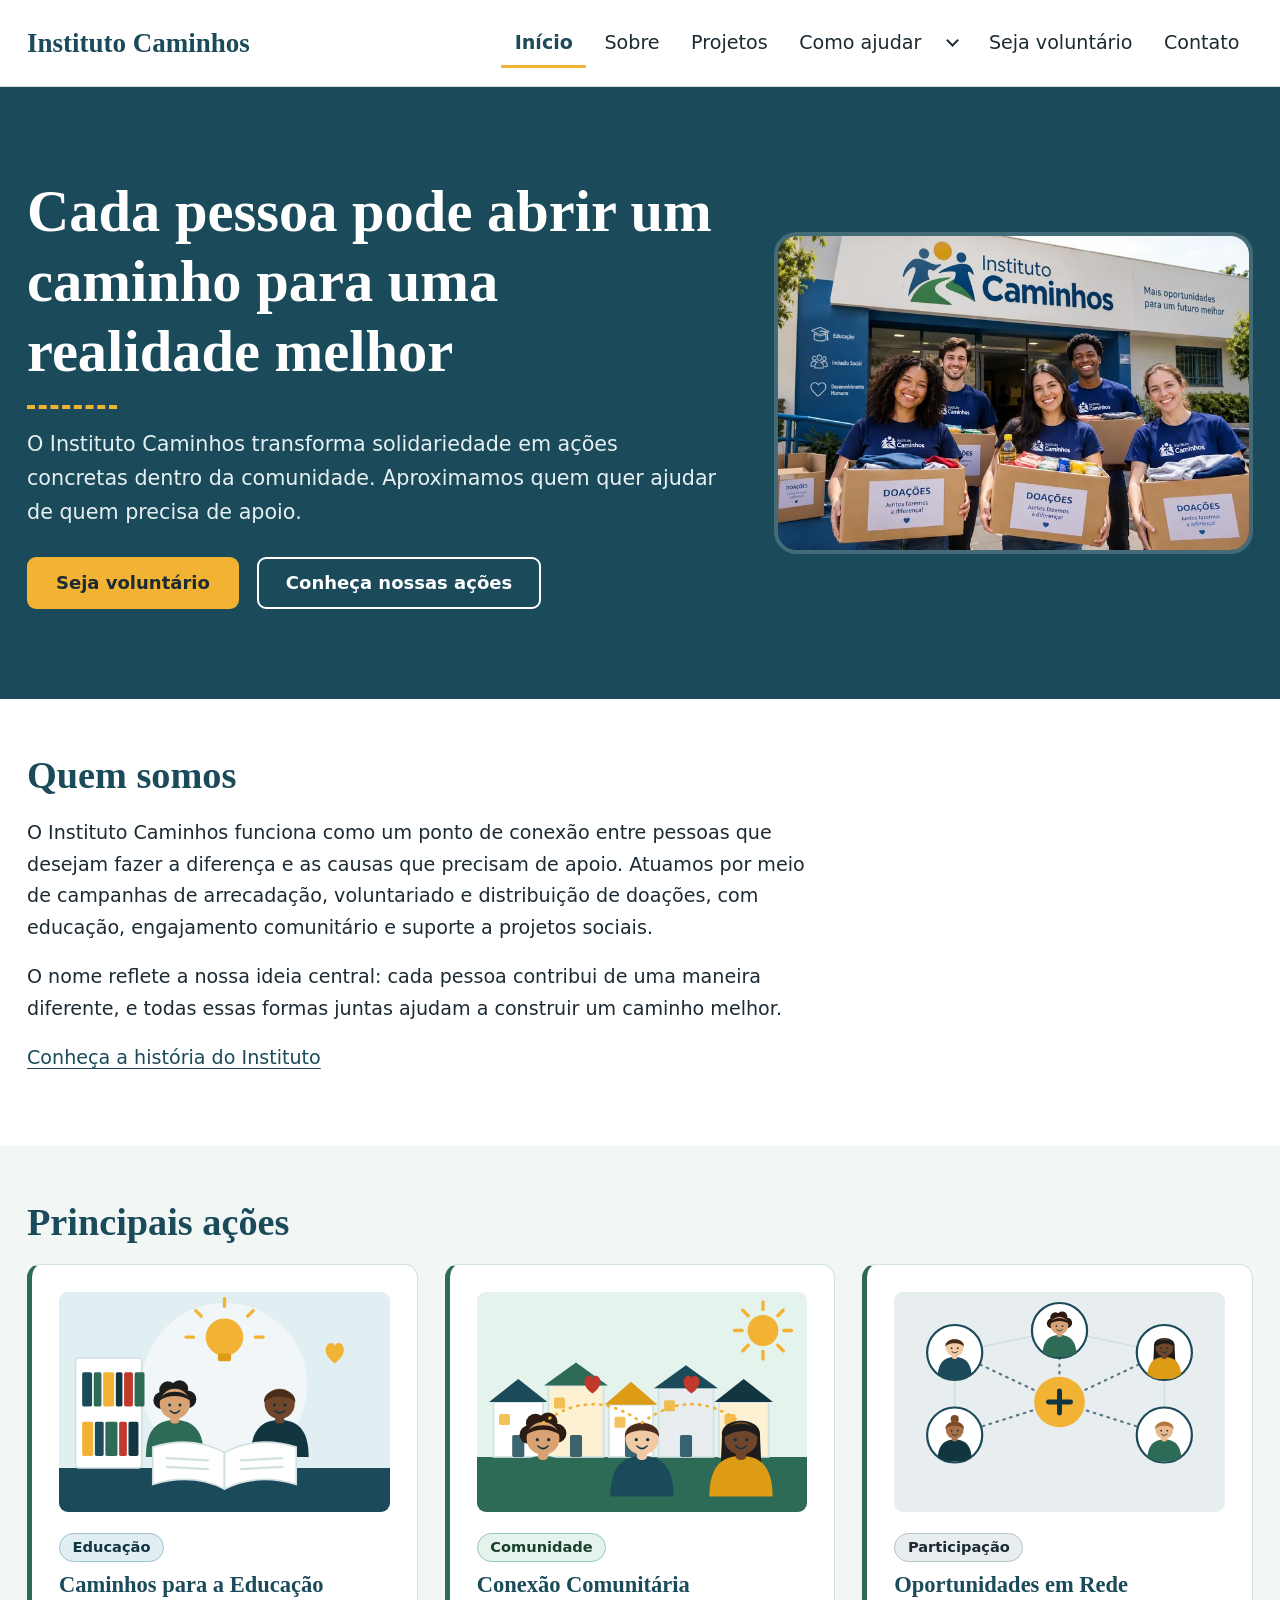
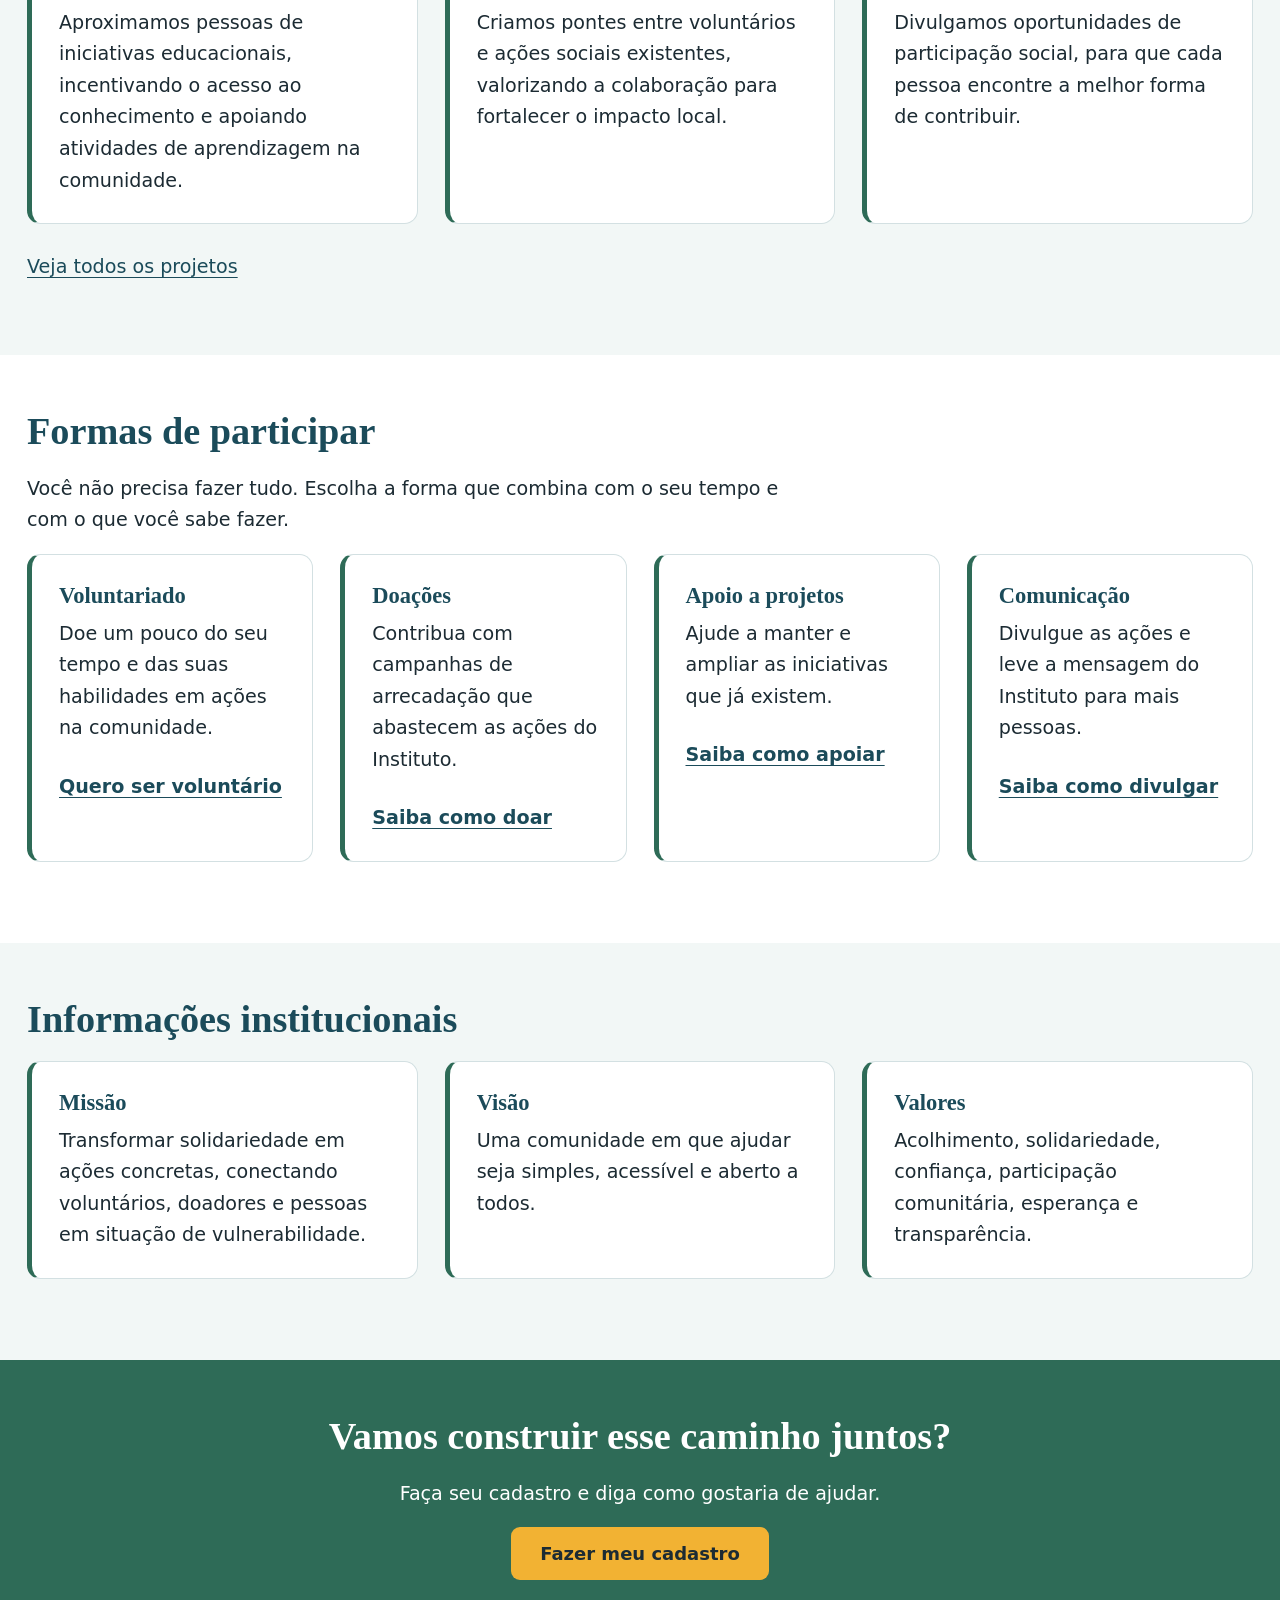
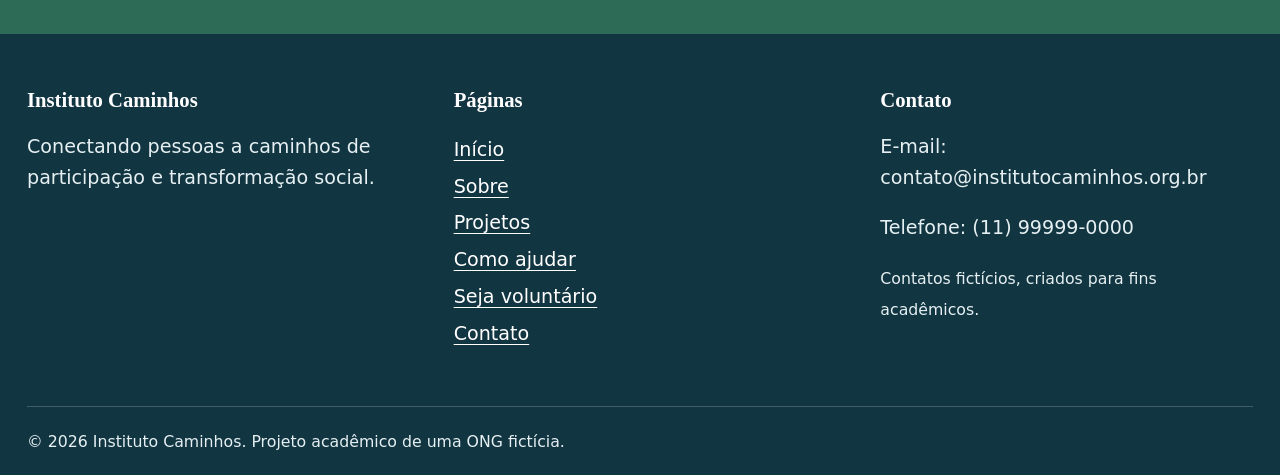
==== commit 0f9007c2: "Renomeia pasta img para imagens conforme estrutura da atividade" ====
--- a/index.html
+++ b/index.html
@@ -5,7 +5,7 @@
   <meta name="viewport" content="width=device-width, initial-scale=1.0">
   <title>Instituto Caminhos</title>
   <meta name="description" content="Instituto Caminhos: uma ONG fictícia que transforma solidariedade em ações concretas, conectando voluntários, doadores e comunidades.">
-  <link rel="icon" type="image/svg+xml" href="img/ilustracoes/favicon.svg">
+  <link rel="icon" type="image/svg+xml" href="imagens/ilustracoes/favicon.svg">
 
   <!--
     PÁGINA DE ENTRADA
